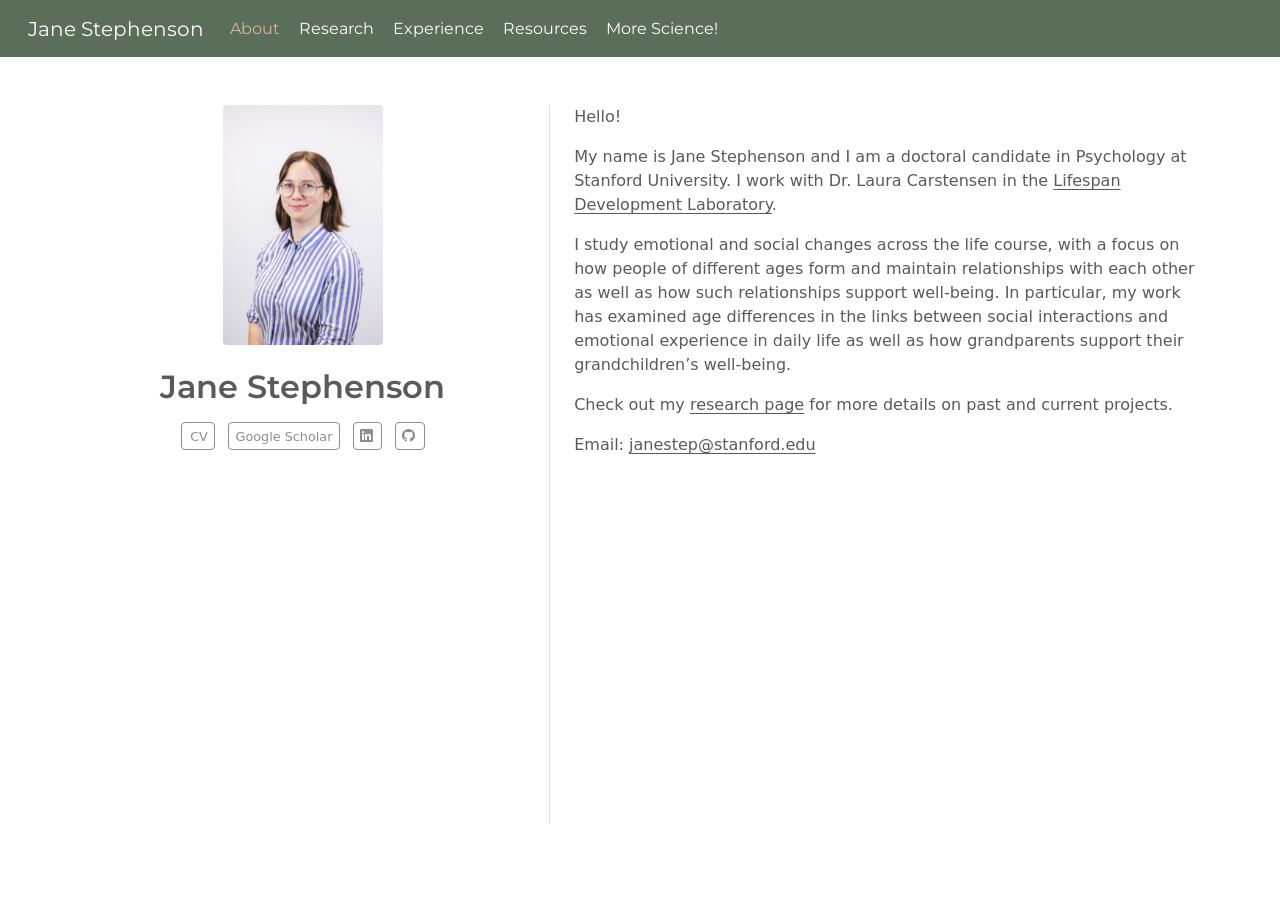
==== index.html @ 7900bae5 "Built site for gh-pages" ====
<!DOCTYPE html>
<html xmlns="http://www.w3.org/1999/xhtml" lang="en" xml:lang="en"><head>

<meta charset="utf-8">
<meta name="generator" content="quarto-1.10.18">

<meta name="viewport" content="width=device-width, initial-scale=1.0, user-scalable=yes">


<title>Jane Stephenson</title>
<style>
/* Default styles provided by pandoc.
** See https://pandoc.org/MANUAL.html#variables-for-html for config info.
*/
span.smallcaps{font-variant: small-caps;}
div.columns{display: flex; gap: 1.5em;}
div.column{flex: auto;}
@media screen {
div.columns{gap: min(4vw, 1.5em);}
div.column{overflow-x: auto;}
}
div.hanging-indent{margin-left: 1.5em; text-indent: -1.5em;}
ul.task-list{list-style: none;}
ul.task-list li input[type="checkbox"] {
  width: 0.8em;
  margin: 0 0.8em 0.2em -1em; /* quarto-specific, see https://github.com/quarto-dev/quarto-cli/issues/4556 */ 
  vertical-align: middle;
}
</style>


<script src="site_libs/quarto-nav/quarto-nav.js"></script>
<script src="site_libs/quarto-nav/headroom.min.js"></script>
<script src="site_libs/clipboard/clipboard.min.js"></script>
<script src="site_libs/quarto-search/autocomplete.umd.js"></script>
<script src="site_libs/quarto-search/fuse.min.js"></script>
<script src="site_libs/quarto-search/quarto-search.js"></script>
<meta name="quarto:offset" content="./">
<script src="site_libs/quarto-html/quarto.js" type="module"></script>
<script src="site_libs/quarto-html/tabsets/tabsets.js" type="module"></script>
<script src="site_libs/quarto-html/popper.min.js"></script>
<script src="site_libs/quarto-html/tippy.umd.min.js"></script>
<link href="site_libs/quarto-html/tippy.css" rel="stylesheet">
<link href="site_libs/quarto-html/quarto-syntax-highlighting-64a204ab8560d761af7679ceaba22944.css" rel="stylesheet" id="quarto-text-highlighting-styles">
<script src="site_libs/bootstrap/bootstrap.min.js"></script>
<link href="site_libs/bootstrap/bootstrap-icons.css" rel="stylesheet">
<link href="site_libs/bootstrap/bootstrap-9bbc0906ec1989cf3dc9237e767633c0.min.css" rel="stylesheet" append-hash="true" id="quarto-bootstrap" data-mode="light">
<script id="quarto-search-options" type="application/json">{
  "location": "navbar",
  "copy-button": false,
  "collapse-after": 3,
  "panel-placement": "end",
  "type": "overlay",
  "limit": 50,
  "keyboard-shortcut": [
    "f",
    "/",
    "s"
  ],
  "show-item-context": false,
  "language": {
    "search-no-results-text": "No results",
    "search-matching-documents-text": "matching documents",
    "search-copy-link-title": "Copy link to search",
    "search-hide-matches-text": "Hide additional matches",
    "search-more-match-text": "more match in this document",
    "search-more-matches-text": "more matches in this document",
    "search-clear-button-title": "Clear",
    "search-text-placeholder": "",
    "search-detached-cancel-button-title": "Cancel",
    "search-submit-button-title": "Submit",
    "search-label": "Search"
  }
}</script>


<link rel="stylesheet" href="styles.css">
</head>

<body class="nav-fixed quarto-light">

<div id="quarto-search-results"></div>
  <header id="quarto-header" class="headroom fixed-top">
    <nav class="navbar navbar-expand-lg " data-bs-theme="dark">
      <div class="navbar-container container-fluid">
      <div class="navbar-brand-container mx-auto">
    <a class="navbar-brand" href="./index.html">
    <span class="navbar-title">Jane Stephenson</span>
    </a>
  </div>
          <button class="navbar-toggler" type="button" data-bs-toggle="collapse" data-bs-target="#navbarCollapse" aria-controls="navbarCollapse" role="menu" aria-expanded="false" aria-label="Toggle navigation" onclick="if (window.quartoToggleHeadroom) { window.quartoToggleHeadroom(); }">
  <span class="navbar-toggler-icon"></span>
</button>
          <div class="collapse navbar-collapse" id="navbarCollapse">
            <ul class="navbar-nav navbar-nav-scroll me-auto">
  <li class="nav-item">
    <a class="nav-link active" href="./index.html" aria-current="page"> 
<span class="menu-text">About</span></a>
  </li>  
  <li class="nav-item">
    <a class="nav-link" href="./research.html"> 
<span class="menu-text">Research</span></a>
  </li>  
  <li class="nav-item">
    <a class="nav-link" href="./teaching.html"> 
<span class="menu-text">Experience</span></a>
  </li>  
  <li class="nav-item">
    <a class="nav-link" href="./code.html"> 
<span class="menu-text">Resources</span></a>
  </li>  
  <li class="nav-item">
    <a class="nav-link" href="./more_science.html"> 
<span class="menu-text">More Science!</span></a>
  </li>  
</ul>
          </div> <!-- /navcollapse -->
            <div class="quarto-navbar-tools">
</div>
      </div> <!-- /container-fluid -->
    </nav>
</header>
<!-- content -->
<div id="quarto-content" class="quarto-container page-columns page-rows-contents page-layout-full page-navbar">
<!-- sidebar -->
<!-- margin-sidebar -->
    
<!-- main -->
<div class="quarto-about-trestles column-page">
  <div class="about-entity">
    <img src="images/avatar.jpg" class="about-image
  rounded " style="width: 10em;">
<header id="title-block-header" class="quarto-title-block default">
<div class="quarto-title">
<h1 class="title">Jane Stephenson</h1>
</div>
<div class="quarto-title-meta column-page">
  </div>
</header>
    <div class="about-links">
  <a href="/files/cv.pdf" class="about-link" rel="" target="">
    <i class="bi bi-CV"></i>
     <span class="about-link-text">CV</span>
  </a>
  <a href="https://scholar.google.com/citations?user=xtpnvVEAAAAJ&amp;hl=en" class="about-link" rel="" target="">
     <span class="about-link-text">Google Scholar</span>
  </a>
  <a href="https://www.linkedin.com/in/jane-stephenson-5705381b6/" class="about-link" rel="" target="">
    <i class="bi bi-linkedin"></i>
     <span class="about-link-text"></span>
  </a>
  <a href="https://github.com/janestephenson" class="about-link" rel="" target="">
    <i class="bi bi-github"></i>
     <span class="about-link-text"></span>
  </a>
</div>
  </div>
  <div class="about-contents"><main class="content column-page" id="quarto-document-content">
<p>Hello!</p>
<p>My name is Jane Stephenson and I am a doctoral candidate in Psychology at Stanford University. I work with Dr.&nbsp;Laura Carstensen in the <a href="https://lifespan.stanford.edu/">Lifespan Development Laboratory</a>.</p>
<p>I study emotional and social changes across the life course, with a focus on how people of different ages form and maintain relationships with each other as well as how such relationships support well-being. In particular, my work has examined age differences in the links between social interactions and emotional experience in daily life as well as how grandparents support their grandchildren’s well-being.</p>
<p>Check out my <a href="./research.html">research page</a> for more details on past and current projects.</p>
<p>Email: <a href="mailto:janestep@stanford.edu">janestep@stanford.edu</a></p>


</main></div>
</div>
 <!-- /main -->
<script id="quarto-html-after-body" type="application/javascript">
  window.document.addEventListener("DOMContentLoaded", function (event) {
    const isCodeAnnotation = (el) => {
      for (const clz of el.classList) {
        if (clz.startsWith('code-annotation-')) {                     
          return true;
        }
      }
      return false;
    }
    const onCopySuccess = function(e) {
      // button target
      const button = e.trigger;
      // don't keep focus
      button.blur();
      // flash "checked"
      button.classList.add('code-copy-button-checked');
      var currentTitle = button.getAttribute("title");
      button.setAttribute("title", "Copied!");
      let tooltip;
      if (window.bootstrap) {
        button.setAttribute("data-bs-toggle", "tooltip");
        button.setAttribute("data-bs-placement", "left");
        button.setAttribute("data-bs-title", "Copied!");
        tooltip = new bootstrap.Tooltip(button, 
          { trigger: "manual", 
            customClass: "code-copy-button-tooltip",
            offset: [0, -8]});
        tooltip.show();    
      }
      setTimeout(function() {
        if (tooltip) {
          tooltip.hide();
          button.removeAttribute("data-bs-title");
          button.removeAttribute("data-bs-toggle");
          button.removeAttribute("data-bs-placement");
        }
        button.setAttribute("title", currentTitle);
        button.classList.remove('code-copy-button-checked');
      }, 1000);
      // clear code selection
      e.clearSelection();
    }
    const getTextToCopy = function(trigger) {
      const outerScaffold = trigger.parentElement.cloneNode(true);
      const codeEl = outerScaffold.querySelector('code');
      for (const childEl of codeEl.children) {
        if (isCodeAnnotation(childEl)) {
          childEl.remove();
        }
      }
      return codeEl.innerText;
    }
    const clipboard = new window.ClipboardJS('.code-copy-button:not([data-in-quarto-modal])', {
      text: getTextToCopy
    });
    clipboard.on('success', onCopySuccess);
    if (window.document.getElementById('quarto-embedded-source-code-modal')) {
      const clipboardModal = new window.ClipboardJS('.code-copy-button[data-in-quarto-modal]', {
        text: getTextToCopy,
        container: window.document.getElementById('quarto-embedded-source-code-modal')
      });
      clipboardModal.on('success', onCopySuccess);
    }
      var localhostRegex = new RegExp(/^(?:http|https):\/\/localhost\:?[0-9]*\//);
      var mailtoRegex = new RegExp(/^mailto:/);
        var filterRegex = new RegExp('/' + window.location.host + '/');
      var isInternal = (href) => {
          return filterRegex.test(href) || localhostRegex.test(href) || mailtoRegex.test(href);
      }
      // Inspect non-navigation links and adorn them if external
     var links = window.document.querySelectorAll('a[href]:not(.nav-link):not(.navbar-brand):not(.toc-action):not(.sidebar-link):not(.sidebar-item-toggle):not(.pagination-link):not(.no-external):not([aria-hidden]):not(.dropdown-item):not(.quarto-navigation-tool):not(.about-link)');
      for (var i=0; i<links.length; i++) {
        const link = links[i];
        if (!isInternal(link.href)) {
          // undo the damage that might have been done by quarto-nav.js in the case of
          // links that we want to consider external
          if (link.dataset.originalHref !== undefined) {
            link.href = link.dataset.originalHref;
          }
        }
      }
    function tippyHover(el, contentFn, onTriggerFn, onUntriggerFn) {
      const config = {
        allowHTML: true,
        maxWidth: 500,
        delay: 100,
        arrow: false,
        appendTo: function(el) {
            return el.parentElement;
        },
        interactive: true,
        interactiveBorder: 10,
        theme: 'quarto',
        placement: 'bottom-start',
      };
      if (contentFn) {
        config.content = contentFn;
      }
      if (onTriggerFn) {
        config.onTrigger = onTriggerFn;
      }
      if (onUntriggerFn) {
        config.onUntrigger = onUntriggerFn;
      }
      window.tippy(el, config); 
    }
    const noterefs = window.document.querySelectorAll('a[role="doc-noteref"]');
    for (var i=0; i<noterefs.length; i++) {
      const ref = noterefs[i];
      tippyHover(ref, function() {
        // use id or data attribute instead here
        let href = ref.getAttribute('data-footnote-href') || ref.getAttribute('href');
        try { href = new URL(href).hash; } catch {}
        const id = href.replace(/^#\/?/, "");
        const note = window.document.getElementById(id);
        if (note) {
          return note.innerHTML;
        } else {
          return "";
        }
      });
    }
    const xrefs = window.document.querySelectorAll('a.quarto-xref');
    const processXRef = (id, note) => {
      // Strip column container classes
      const stripColumnClz = (el) => {
        el.classList.remove("page-full", "page-columns");
        if (el.children) {
          for (const child of el.children) {
            stripColumnClz(child);
          }
        }
      }
      stripColumnClz(note)
      if (id === null || id.startsWith('sec-')) {
        // Special case sections, only their first couple elements
        const container = document.createElement("div");
        if (note.children && note.children.length > 2) {
          container.appendChild(note.children[0].cloneNode(true));
          for (let i = 1; i < note.children.length; i++) {
            const child = note.children[i];
            if (child.tagName === "P" && child.innerText === "") {
              continue;
            } else {
              container.appendChild(child.cloneNode(true));
              break;
            }
          }
          if (window.Quarto?.typesetMath) {
            window.Quarto.typesetMath(container);
          }
          return container.innerHTML
        } else {
          if (window.Quarto?.typesetMath) {
            window.Quarto.typesetMath(note);
          }
          return note.innerHTML;
        }
      } else {
        // Remove any anchor links if they are present
        const anchorLink = note.querySelector('a.anchorjs-link');
        if (anchorLink) {
          anchorLink.remove();
        }
        if (window.Quarto?.typesetMath) {
          window.Quarto.typesetMath(note);
        }
        if (note.classList.contains("callout")) {
          return note.outerHTML;
        } else {
          return note.innerHTML;
        }
      }
    }
    for (var i=0; i<xrefs.length; i++) {
      const xref = xrefs[i];
      tippyHover(xref, undefined, function(instance) {
        instance.disable();
        let url = xref.getAttribute('href');
        let hash = undefined; 
        if (url.startsWith('#')) {
          hash = url;
        } else {
          try { hash = new URL(url).hash; } catch {}
        }
        if (hash) {
          const id = hash.replace(/^#\/?/, "");
          const note = window.document.getElementById(id);
          if (note !== null) {
            try {
              const html = processXRef(id, note.cloneNode(true));
              instance.setContent(html);
            } finally {
              instance.enable();
              instance.show();
            }
          } else {
            // See if we can fetch this
            fetch(url.split('#')[0])
            .then(res => res.text())
            .then(html => {
              const parser = new DOMParser();
              const htmlDoc = parser.parseFromString(html, "text/html");
              const note = htmlDoc.getElementById(id);
              if (note !== null) {
                const html = processXRef(id, note);
                instance.setContent(html);
              } 
            }).finally(() => {
              instance.enable();
              instance.show();
            });
          }
        } else {
          // See if we can fetch a full url (with no hash to target)
          // This is a special case and we should probably do some content thinning / targeting
          fetch(url)
          .then(res => res.text())
          .then(html => {
            const parser = new DOMParser();
            const htmlDoc = parser.parseFromString(html, "text/html");
            const note = htmlDoc.querySelector('main.content');
            if (note !== null) {
              // This should only happen for chapter cross references
              // (since there is no id in the URL)
              // remove the first header
              if (note.children.length > 0 && note.children[0].tagName === "HEADER") {
                note.children[0].remove();
              }
              const html = processXRef(null, note);
              instance.setContent(html);
            } 
          }).finally(() => {
            instance.enable();
            instance.show();
          });
        }
      }, function(instance) {
      });
    }
        let selectedAnnoteEl;
        const selectorForAnnotation = ( cell, annotation) => {
          let cellAttr = 'data-code-cell="' + cell + '"';
          let lineAttr = 'data-code-annotation="' +  annotation + '"';
          const selector = 'span[' + cellAttr + '][' + lineAttr + ']';
          return selector;
        }
        const selectCodeLines = (annoteEl) => {
          const doc = window.document;
          const targetCell = annoteEl.getAttribute("data-target-cell");
          const targetAnnotation = annoteEl.getAttribute("data-target-annotation");
          const annoteSpan = window.document.querySelector(selectorForAnnotation(targetCell, targetAnnotation));
          const lines = annoteSpan.getAttribute("data-code-lines").split(",");
          const lineIds = lines.map((line) => {
            return targetCell + "-" + line;
          })
          let top = null;
          let height = null;
          let parent = null;
          if (lineIds.length > 0) {
              //compute the position of the single el (top and bottom and make a div)
              const el = window.document.getElementById(lineIds[0]);
              top = el.offsetTop;
              height = el.offsetHeight;
              parent = el.parentElement.parentElement;
            if (lineIds.length > 1) {
              const lastEl = window.document.getElementById(lineIds[lineIds.length - 1]);
              const bottom = lastEl.offsetTop + lastEl.offsetHeight;
              height = bottom - top;
            }
            if (top !== null && height !== null && parent !== null) {
              // cook up a div (if necessary) and position it 
              let div = window.document.getElementById("code-annotation-line-highlight");
              if (div === null) {
                div = window.document.createElement("div");
                div.setAttribute("id", "code-annotation-line-highlight");
                div.style.position = 'absolute';
                parent.appendChild(div);
              }
              div.style.top = top - 2 + "px";
              div.style.height = height + 4 + "px";
              div.style.left = 0;
              let gutterDiv = window.document.getElementById("code-annotation-line-highlight-gutter");
              if (gutterDiv === null) {
                gutterDiv = window.document.createElement("div");
                gutterDiv.setAttribute("id", "code-annotation-line-highlight-gutter");
                gutterDiv.style.position = 'absolute';
                const codeCell = window.document.getElementById(targetCell);
                const gutter = codeCell.querySelector('.code-annotation-gutter');
                gutter.appendChild(gutterDiv);
              }
              gutterDiv.style.top = top - 2 + "px";
              gutterDiv.style.height = height + 4 + "px";
            }
            selectedAnnoteEl = annoteEl;
          }
        };
        const unselectCodeLines = () => {
          const elementsIds = ["code-annotation-line-highlight", "code-annotation-line-highlight-gutter"];
          elementsIds.forEach((elId) => {
            const div = window.document.getElementById(elId);
            if (div) {
              div.remove();
            }
          });
          selectedAnnoteEl = undefined;
        };
          // Handle positioning of the toggle
      window.addEventListener(
        "resize",
        throttle(() => {
          elRect = undefined;
          if (selectedAnnoteEl) {
            selectCodeLines(selectedAnnoteEl);
          }
        }, 10)
      );
      function throttle(fn, ms) {
      let throttle = false;
      let timer;
        return (...args) => {
          if(!throttle) { // first call gets through
              fn.apply(this, args);
              throttle = true;
          } else { // all the others get throttled
              if(timer) clearTimeout(timer); // cancel #2
              timer = setTimeout(() => {
                fn.apply(this, args);
                timer = throttle = false;
              }, ms);
          }
        };
      }
        // Attach click handler to the DT
        const annoteDls = window.document.querySelectorAll('dt[data-target-cell]');
        for (const annoteDlNode of annoteDls) {
          annoteDlNode.addEventListener('click', (event) => {
            const clickedEl = event.target;
            if (clickedEl !== selectedAnnoteEl) {
              unselectCodeLines();
              const activeEl = window.document.querySelector('dt[data-target-cell].code-annotation-active');
              if (activeEl) {
                activeEl.classList.remove('code-annotation-active');
              }
              selectCodeLines(clickedEl);
              clickedEl.classList.add('code-annotation-active');
            } else {
              // Unselect the line
              unselectCodeLines();
              clickedEl.classList.remove('code-annotation-active');
            }
          });
        }
    const findCites = (el) => {
      const parentEl = el.parentElement;
      if (parentEl) {
        const cites = parentEl.dataset.cites;
        if (cites) {
          return {
            el,
            cites: cites.split(' ')
          };
        } else {
          return findCites(el.parentElement)
        }
      } else {
        return undefined;
      }
    };
    var bibliorefs = window.document.querySelectorAll('a[role="doc-biblioref"]');
    for (var i=0; i<bibliorefs.length; i++) {
      const ref = bibliorefs[i];
      const citeInfo = findCites(ref);
      if (citeInfo) {
        tippyHover(citeInfo.el, function() {
          var popup = window.document.createElement('div');
          citeInfo.cites.forEach(function(cite) {
            var citeDiv = window.document.createElement('div');
            citeDiv.classList.add('hanging-indent');
            citeDiv.classList.add('csl-entry');
            var biblioDiv = window.document.getElementById('ref-' + cite);
            if (biblioDiv) {
              citeDiv.innerHTML = biblioDiv.innerHTML;
            }
            popup.appendChild(citeDiv);
          });
          return popup.innerHTML;
        });
      }
    }
  });
  </script>
</div> <!-- /content -->




</body></html>
---- site_libs/quarto-html/tippy.css ----
.tippy-box[data-animation=fade][data-state=hidden]{opacity:0}[data-tippy-root]{max-width:calc(100vw - 10px)}.tippy-box{position:relative;background-color:#333;color:#fff;border-radius:4px;font-size:14px;line-height:1.4;white-space:normal;outline:0;transition-property:transform,visibility,opacity}.tippy-box[data-placement^=top]>.tippy-arrow{bottom:0}.tippy-box[data-placement^=top]>.tippy-arrow:before{bottom:-7px;left:0;border-width:8px 8px 0;border-top-color:initial;transform-origin:center top}.tippy-box[data-placement^=bottom]>.tippy-arrow{top:0}.tippy-box[data-placement^=bottom]>.tippy-arrow:before{top:-7px;left:0;border-width:0 8px 8px;border-bottom-color:initial;transform-origin:center bottom}.tippy-box[data-placement^=left]>.tippy-arrow{right:0}.tippy-box[data-placement^=left]>.tippy-arrow:before{border-width:8px 0 8px 8px;border-left-color:initial;right:-7px;transform-origin:center left}.tippy-box[data-placement^=right]>.tippy-arrow{left:0}.tippy-box[data-placement^=right]>.tippy-arrow:before{left:-7px;border-width:8px 8px 8px 0;border-right-color:initial;transform-origin:center right}.tippy-box[data-inertia][data-state=visible]{transition-timing-function:cubic-bezier(.54,1.5,.38,1.11)}.tippy-arrow{width:16px;height:16px;color:#333}.tippy-arrow:before{content:"";position:absolute;border-color:transparent;border-style:solid}.tippy-content{position:relative;padding:5px 9px;z-index:1}
---- site_libs/quarto-html/quarto-syntax-highlighting-64a204ab8560d761af7679ceaba22944.css ----
/* quarto syntax highlight colors */
:root {
  --quarto-hl-ot-color: #003B4F;
  --quarto-hl-at-color: #657422;
  --quarto-hl-ss-color: #20794D;
  --quarto-hl-an-color: #5E5E5E;
  --quarto-hl-fu-color: #4758AB;
  --quarto-hl-st-color: #20794D;
  --quarto-hl-cf-color: #003B4F;
  --quarto-hl-op-color: #5E5E5E;
  --quarto-hl-er-color: #AD0000;
  --quarto-hl-bn-color: #AD0000;
  --quarto-hl-al-color: #AD0000;
  --quarto-hl-va-color: #111111;
  --quarto-hl-bu-color: inherit;
  --quarto-hl-ex-color: inherit;
  --quarto-hl-pp-color: #AD0000;
  --quarto-hl-in-color: #5E5E5E;
  --quarto-hl-vs-color: #20794D;
  --quarto-hl-wa-color: #5E5E5E;
  --quarto-hl-do-color: #5E5E5E;
  --quarto-hl-im-color: #00769E;
  --quarto-hl-ch-color: #20794D;
  --quarto-hl-dt-color: #AD0000;
  --quarto-hl-fl-color: #AD0000;
  --quarto-hl-co-color: #5E5E5E;
  --quarto-hl-cv-color: #5E5E5E;
  --quarto-hl-cn-color: #8f5902;
  --quarto-hl-sc-color: #5E5E5E;
  --quarto-hl-dv-color: #AD0000;
  --quarto-hl-kw-color: #003B4F;
}

/* other quarto variables */
:root {
  --quarto-font-monospace: SFMono-Regular, Menlo, Monaco, Consolas, "Liberation Mono", "Courier New", monospace;
}

/* syntax highlight based on Pandoc's rules */
pre > code.sourceCode > span {
  color: #003B4F;
}

code.sourceCode > span {
  color: #003B4F;
}

div.sourceCode,
div.sourceCode pre.sourceCode {
  color: #003B4F;
}

/* Normal */
code span {
  color: #003B4F;
}

/* Alert */
code span.al {
  color: #AD0000;
  font-style: inherit;
}

/* Annotation */
code span.an {
  color: #5E5E5E;
  font-style: inherit;
}

/* Attribute */
code span.at {
  color: #657422;
  font-style: inherit;
}

/* BaseN */
code span.bn {
  color: #AD0000;
  font-style: inherit;
}

/* BuiltIn */
code span.bu {
  font-style: inherit;
}

/* ControlFlow */
code span.cf {
  color: #003B4F;
  font-weight: bold;
  font-style: inherit;
}

/* Char */
code span.ch {
  color: #20794D;
  font-style: inherit;
}

/* Constant */
code span.cn {
  color: #8f5902;
  font-style: inherit;
}

/* Comment */
code span.co {
  color: #5E5E5E;
  font-style: inherit;
}

/* CommentVar */
code span.cv {
  color: #5E5E5E;
  font-style: italic;
}

/* Documentation */
code span.do {
  color: #5E5E5E;
  font-style: italic;
}

/* DataType */
code span.dt {
  color: #AD0000;
  font-style: inherit;
}

/* DecVal */
code span.dv {
  color: #AD0000;
  font-style: inherit;
}

/* Error */
code span.er {
  color: #AD0000;
  font-style: inherit;
}

/* Extension */
code span.ex {
  font-style: inherit;
}

/* Float */
code span.fl {
  color: #AD0000;
  font-style: inherit;
}

/* Function */
code span.fu {
  color: #4758AB;
  font-style: inherit;
}

/* Import */
code span.im {
  color: #00769E;
  font-style: inherit;
}

/* Information */
code span.in {
  color: #5E5E5E;
  font-style: inherit;
}

/* Keyword */
code span.kw {
  color: #003B4F;
  font-weight: bold;
  font-style: inherit;
}

/* Operator */
code span.op {
  color: #5E5E5E;
  font-style: inherit;
}

/* Other */
code span.ot {
  color: #003B4F;
  font-style: inherit;
}

/* Preprocessor */
code span.pp {
  color: #AD0000;
  font-style: inherit;
}

/* SpecialChar */
code span.sc {
  color: #5E5E5E;
  font-style: inherit;
}

/* SpecialString */
code span.ss {
  color: #20794D;
  font-style: inherit;
}

/* String */
code span.st {
  color: #20794D;
  font-style: inherit;
}

/* Variable */
code span.va {
  color: #111111;
  font-style: inherit;
}

/* VerbatimString */
code span.vs {
  color: #20794D;
  font-style: inherit;
}

/* Warning */
code span.wa {
  color: #5E5E5E;
  font-style: italic;
}

.prevent-inlining {
  content: "</";
}

/*# sourceMappingURL=9d8d5bb603a83b8298b89080a598c93b.css.map */
---- styles.css ----
/* links: same font and color as the surrounding text, with a thin underline */
a {
    color: inherit;
    font-family: inherit;
    text-decoration: underline;
    text-decoration-thickness: 1px;
    text-underline-offset: 3px;
}


/* no underline for links styled as buttons or wrapping images */
a.btn,
a.image-link,
#title-block-header a.btn {
    text-decoration: none;
}


/* styling for dropdowns */
details.project {
  border: 1px solid var(--bs-border-color);
  border-left: 4px solid var(--bs-primary);
  border-radius: 6px;
  padding: 0.5em 1em;
  margin-bottom: 0.75em;
}

details.project > summary {
  list-style: none;
  cursor: pointer;
  font-size: 1.15em;
  font-weight: 600;
  padding: 0.4em 0;
}
details.project > summary::-webkit-details-marker { display: none; }

details.project > summary::before {
  content: "▸";
  display: inline-block;
  margin-right: 0.6em;
  transition: transform 0.2s ease;
}
details.project[open] > summary::before {
  transform: rotate(90deg);
}

details.project[open] > summary {
  border-bottom: 1px solid var(--bs-border-color);
  margin-bottom: 0.75em;
}

/* add an image_list class which then can be removed on mobile */
.image_list {
    display: flex;
    flex-wrap: wrap;
    justify-content: space-between;
    list-style: none;
}

/* remove image in list on mobile */
@media screen and (max-width: 600px) {
    .image_list {
      visibility: hidden;
      display: none;
    }
  }

/* adjust font size for smaller screen */
/* @media all and (max-width: 600px) {
    body {
      font-size: 70%;
    }
    p {
        font-size: 70%;
    }
    abstract-title {
        font-size: 70%;
    }
    .btn.scale {
            font-size: 70%;  
            border-radius: 6px;
            padding: 3px 3px
        }
  } */

/* ---------- Experience page (teaching.qmd) ---------- */
/* accent colors come from the theme colors set in custom.scss */
.accent-1 { --accent: var(--bs-primary);   --accent-rgb: var(--bs-primary-rgb); }
.accent-2 { --accent: var(--bs-secondary); --accent-rgb: var(--bs-secondary-rgb); --accent-text: var(--bs-emphasis-color); } /* light color, so dark label text */
.accent-3 { --accent: var(--bs-info);      --accent-rgb: var(--bs-info-rgb); }
.accent-4 { --accent: var(--bs-warning);   --accent-rgb: var(--bs-warning-rgb); }
.accent-5 { --accent: var(--bs-success);   --accent-rgb: var(--bs-success-rgb); }

/* section headings: no underline */
h2.exp-heading {
  border-bottom: none;
  margin-top: 2.2em;
}

/* full-width cards stacked vertically (Teaching) */
.exp-stack {
  display: flex;
  flex-direction: column;
  gap: 1rem;
  margin: 1rem 0 1.5rem;
}

.exp-stack .exp-card {
  border-top: none;
  border-left: 5px solid var(--accent);
}

/* responsive card grid */
.exp-grid {
  display: grid;
  grid-template-columns: repeat(auto-fit, minmax(260px, 1fr));
  gap: 1rem;
  margin: 1rem 0 1.5rem;
}
.exp-card {
  background: rgba(var(--accent-rgb), 0.08);
  border-top: 4px solid var(--accent);
  border-radius: 8px;
  padding: 1rem 1.2rem;
  transition: transform 0.15s ease, box-shadow 0.15s ease;
}
.exp-card:hover {
  transform: translateY(-3px);
  box-shadow: 0 6px 16px rgba(var(--accent-rgb), 0.3);
}
.exp-card h3,
.exp-item h3,
.exp-callout h3 {
  font-size: 1.1rem;
  font-weight: 600;
  margin: 0.4rem 0 0.3rem;
}
.exp-card p,
.exp-item p,
.exp-callout p {
  margin-bottom: 0.25rem;
}

/* pill-shaped label (degree, course number) */
.exp-badge {
  display: inline-block;
  background: var(--accent);
  color: var(--accent-text, #fff);
  font-size: 0.8rem;
  font-weight: 600;
  letter-spacing: 0.03em;
  padding: 0.15em 0.75em;
  border-radius: 999px;
}

.exp-role {
  font-style: italic;
}

.exp-note {
  display: inline-block;
  margin-top: 0.4rem;
  font-size: 0.9rem;
  background: rgba(var(--accent-rgb), 0.2);
  border-radius: 6px;
  padding: 0.2em 0.6em;
}

/* vertical timeline */
.exp-timeline {
  border-left: 3px solid rgba(var(--accent-rgb), 0.5);
  margin: 1rem 0 1.5rem 0.5rem;
  padding-left: 1.5rem;
}
.exp-item {
  position: relative;
  padding-bottom: 1.1rem;
}
.exp-item::before {
  content: "";
  position: absolute;
  left: calc(-1.5rem - 9px);
  top: 0.55rem;
  width: 15px;
  height: 15px;
  border-radius: 50%;
  background: var(--accent);
  border: 3px solid var(--bs-body-bg);
}

/* highlighted callout box */
.exp-callout {
  background: rgba(var(--accent-rgb), 0.15);
  border-left: 5px solid var(--accent);
  border-radius: 8px;
  padding: 1rem 1.2rem;
  margin: 1rem 0 1.5rem;
}

/* years: a fixed-width, right-aligned column at the end of each title line,
   so dates line up down the page even when titles are long and wrap */
.exp-card h3,
.exp-item h3 {
  display: grid;
  grid-template-columns: 1fr 8.5rem;
  column-gap: 1rem;
  align-items: baseline;
  position: relative;
}
.exp-date {
  grid-column: 2;
  grid-row: 1;
  text-align: right;
  font-size: 0.9rem;
  font-weight: 500;
  white-space: nowrap;
  color: var(--bs-secondary-color);
}
/* keep Quarto's hover anchor link from taking a grid cell */
.exp-card h3 .anchorjs-link,
.exp-item h3 .anchorjs-link {
  position: absolute;
  left: -1.2em;
}
/* give timeline entries the same right inset as the cards so dates share one edge */
.exp-item {
  padding-right: 1.2rem;
}

/* phones: put the date on its own line under the title */
@media (max-width: 576px) {
  .exp-card h3,
  .exp-item h3 {
    grid-template-columns: 1fr;
  }
  .exp-date {
    grid-column: 1;
    grid-row: 2;
    text-align: left;
  }
}
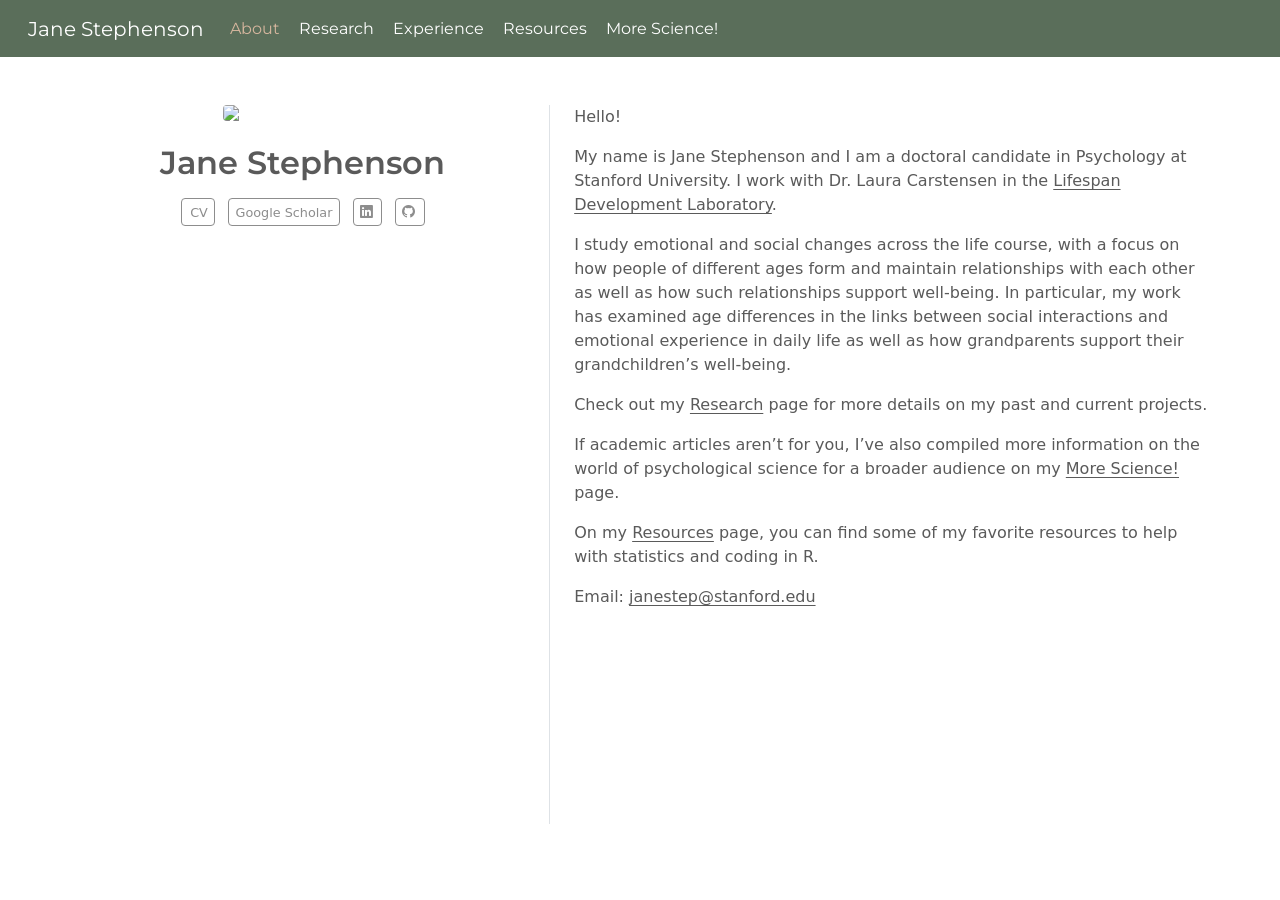
==== commit 65593eaa: "Built site for gh-pages" ====
--- a/index.html
+++ b/index.html
@@ -159,7 +159,9 @@
 <p>Hello!</p>
 <p>My name is Jane Stephenson and I am a doctoral candidate in Psychology at Stanford University. I work with Dr.&nbsp;Laura Carstensen in the <a href="https://lifespan.stanford.edu/">Lifespan Development Laboratory</a>.</p>
 <p>I study emotional and social changes across the life course, with a focus on how people of different ages form and maintain relationships with each other as well as how such relationships support well-being. In particular, my work has examined age differences in the links between social interactions and emotional experience in daily life as well as how grandparents support their grandchildren’s well-being.</p>
-<p>Check out my <a href="./research.html">research page</a> for more details on past and current projects.</p>
+<p>Check out my <a href="./research.html">Research</a> page for more details on my past and current projects.</p>
+<p>If academic articles aren’t for you, I’ve also compiled more information on the world of psychological science for a broader audience on my <a href="./more-science.qmd">More Science!</a> page.</p>
+<p>On my <a href="./code.html">Resources</a> page, you can find some of my favorite resources to help with statistics and coding in R.</p>
 <p>Email: <a href="mailto:janestep@stanford.edu">janestep@stanford.edu</a></p>
 
 
@@ -232,7 +234,7 @@
     }
       var localhostRegex = new RegExp(/^(?:http|https):\/\/localhost\:?[0-9]*\//);
       var mailtoRegex = new RegExp(/^mailto:/);
-        var filterRegex = new RegExp('/' + window.location.host + '/');
+        var filterRegex = new RegExp("https:\/\/janestephenson\.github\.io\/jane-website\/");
       var isInternal = (href) => {
           return filterRegex.test(href) || localhostRegex.test(href) || mailtoRegex.test(href);
       }
